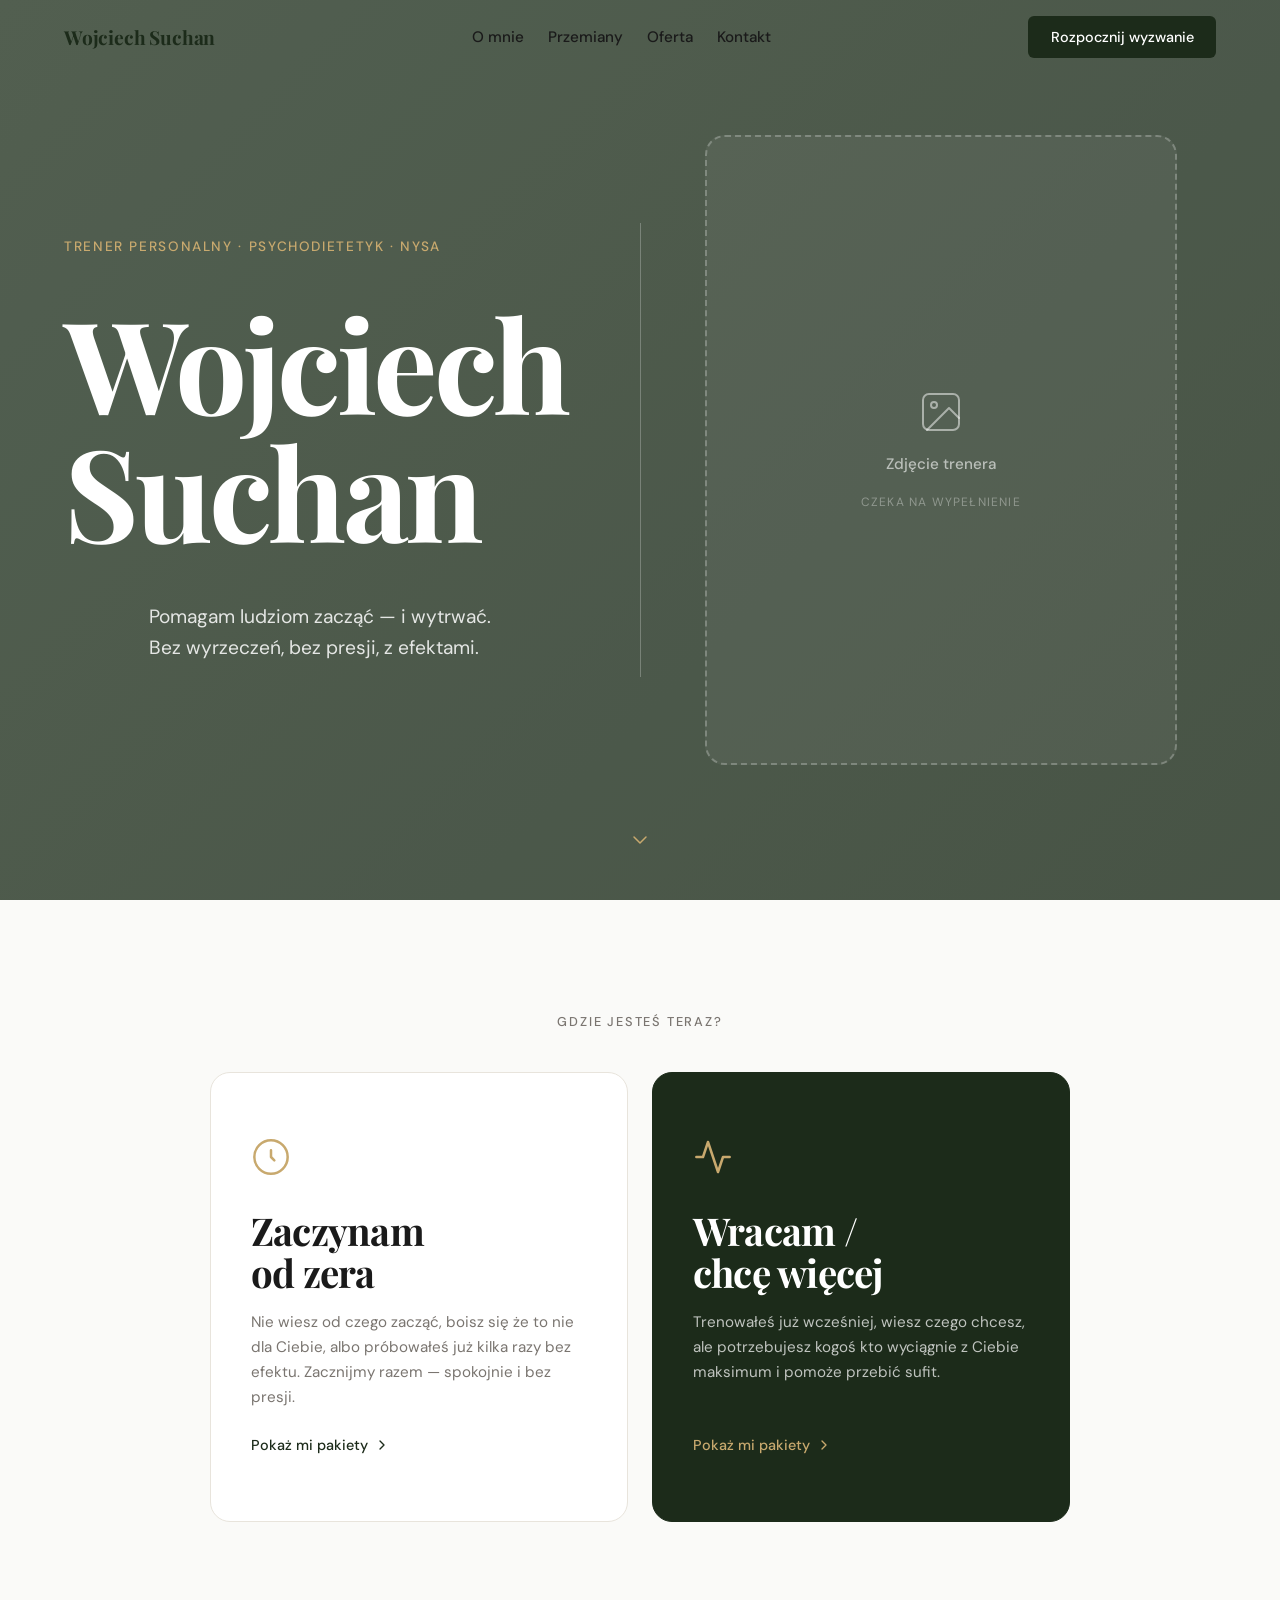
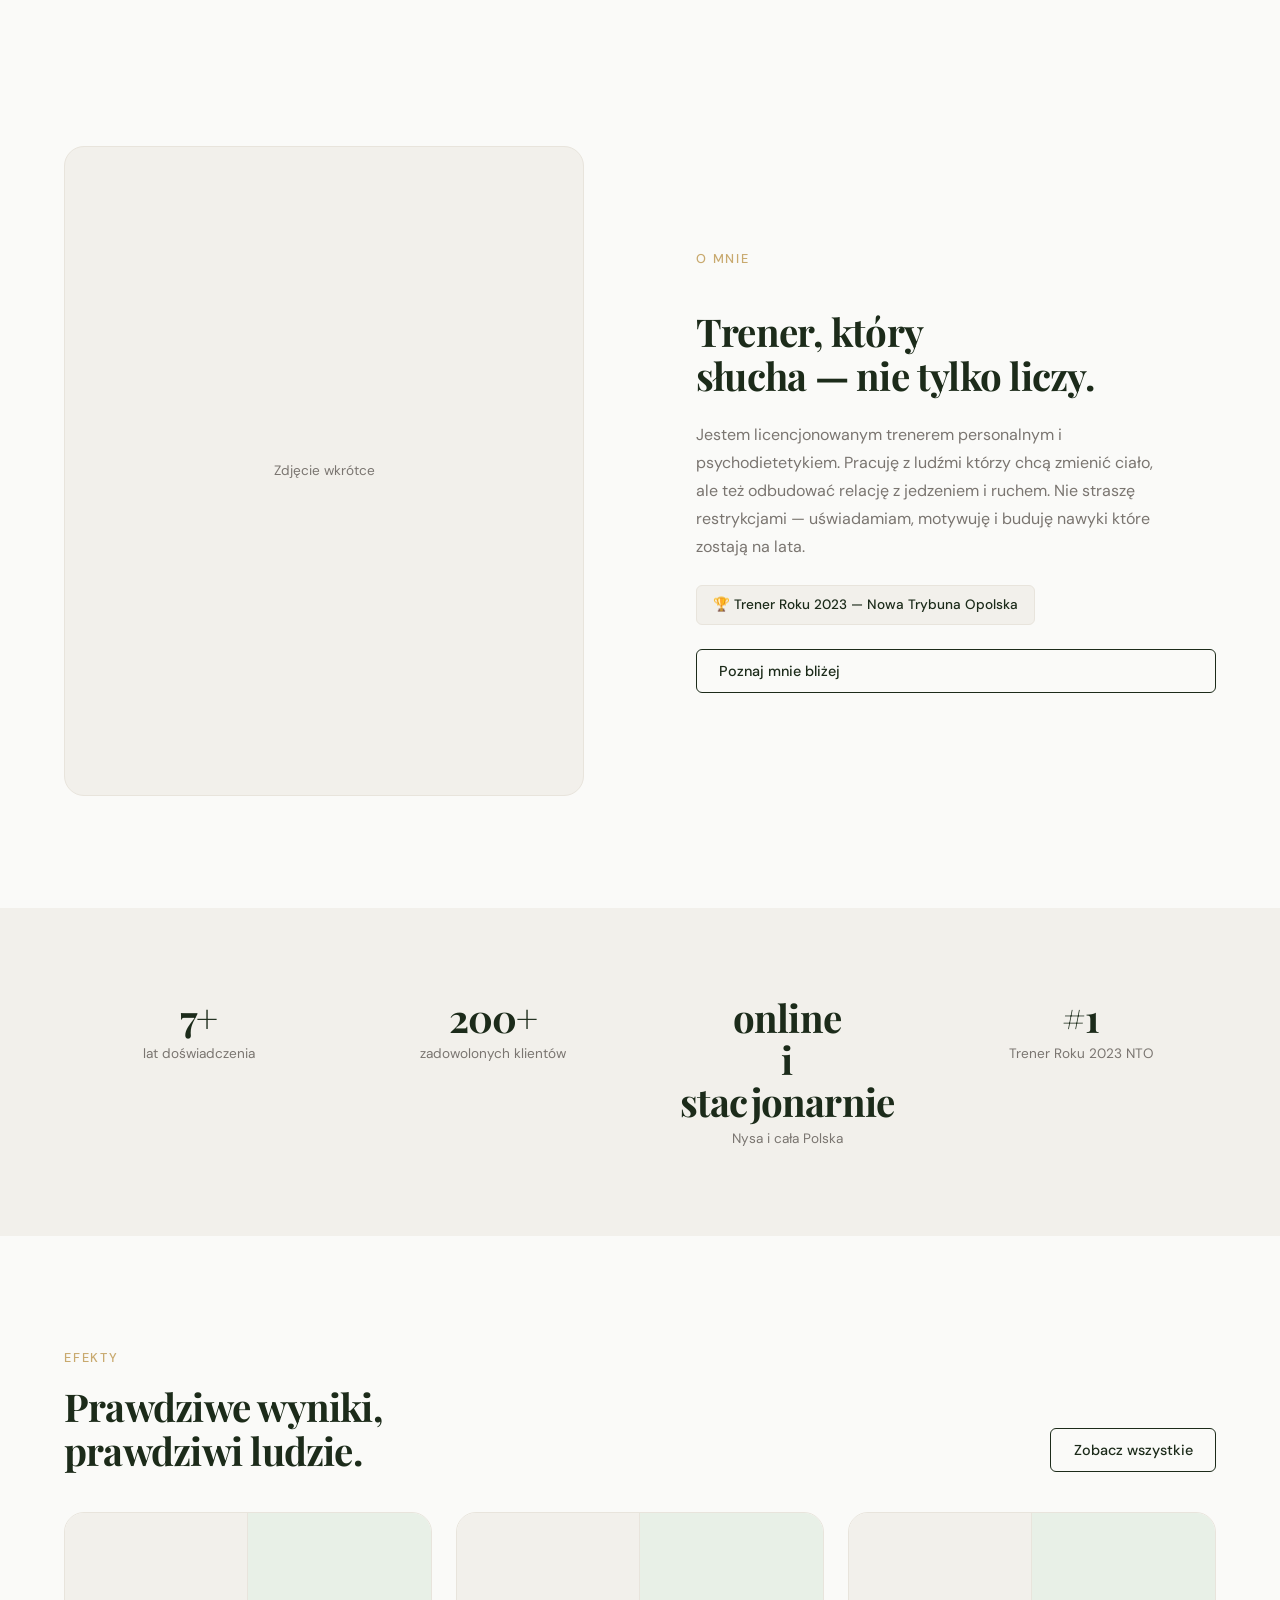
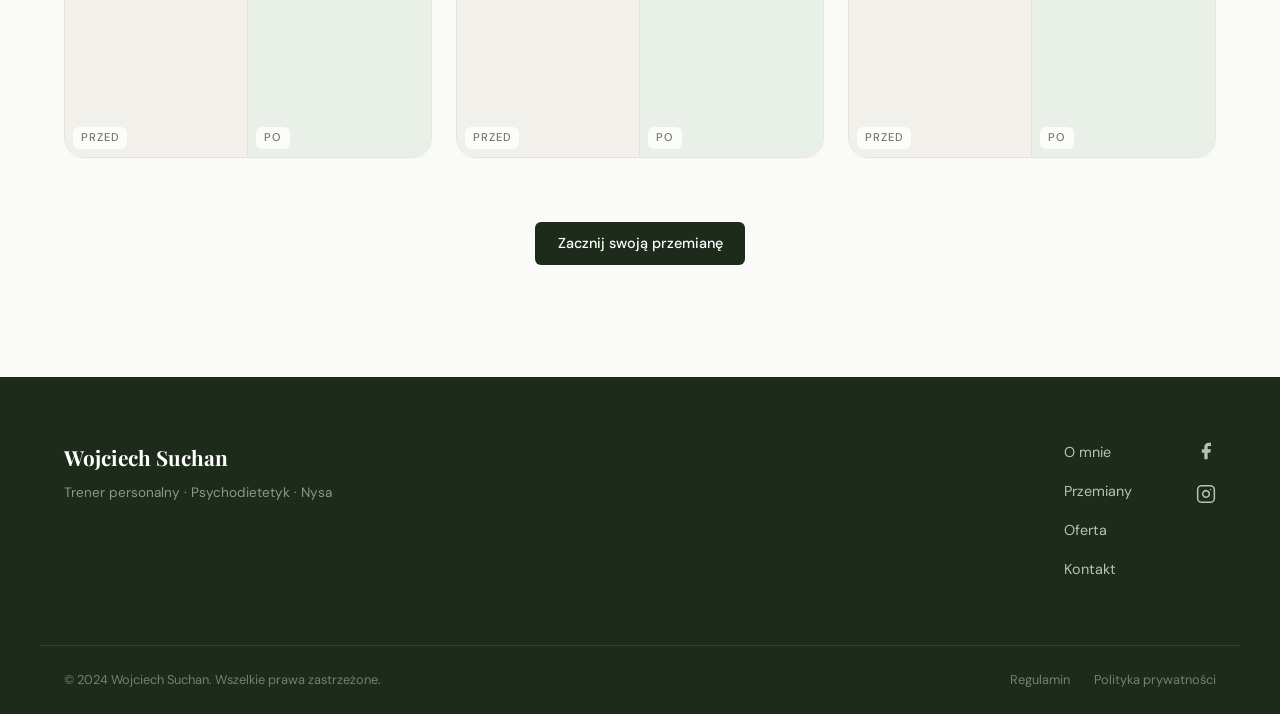
==== index.html @ 8b6b5cc2 "Initial commit — strona Wojciecha Suchana Kompletna statyczna strona wizytówkowa: 5 stron HTML (inde" ====
<!DOCTYPE html>
<html lang="pl">
<head>
  <meta charset="UTF-8">
  <meta name="viewport" content="width=device-width, initial-scale=1.0">
  <title>Wojciech Suchan — Trener Personalny &amp; Psychodietetyk | Nysa</title>
  <link rel="stylesheet" href="css/style.css">
  <link rel="stylesheet" href="css/components.css">
</head>
<body>

  <header class="nav" id="nav">
    <div class="container nav__inner">

      <a href="index.html" class="nav__logo">Wojciech Suchan</a>

      <nav class="nav__links" id="navLinks" aria-label="Nawigacja główna">
        <a href="o-mnie.html" class="nav__link">O mnie</a>
        <a href="przemiany.html" class="nav__link">Przemiany</a>
        <a href="oferta.html" class="nav__link">Oferta</a>
        <a href="kontakt.html" class="nav__link">Kontakt</a>
      </nav>

      <a href="oferta.html" class="btn btn--primary nav__cta">Rozpocznij wyzwanie</a>

      <button class="nav__hamburger" id="hamburger" aria-label="Otwórz menu" aria-expanded="false">
        <span></span>
        <span></span>
        <span></span>
      </button>

    </div>
  </header>

  <main id="main" style="padding-top: 0;">

    <section class="hero" id="hero">

      <!-- Placeholder wideo w tle -->
      <div class="hero__video-wrap">
        <div class="hero__video-placeholder" aria-hidden="true"></div>
        <!-- Gdy będzie gotowe wideo, zastąp div powyżej tym:
        <video class="hero__video" autoplay muted loop playsinline>
          <source src="video/hero.mp4" type="video/mp4">
        </video>
        -->
      </div>

      <!-- Nakładka jasna -->
      <div class="hero__overlay" aria-hidden="true"></div>

      <!-- Treść -->
      <div class="container hero__content hero__content--split">
        <div class="hero__text">
          <p class="hero__eyebrow">Trener personalny · Psychodietetyk · Nysa</p>
          <h1 class="hero__title">Wojciech<br>Suchan</h1>
          <p class="hero__sub">Pomagam ludziom zacząć — i wytrwać.<br>Bez wyrzeczeń, bez presji, z efektami.</p>
        </div>
        <div class="hero__divider" aria-hidden="true"></div>
        <div class="hero__photo-holder" aria-label="Miejsce na zdjęcie trenera">
          <div class="hero__photo-holder-inner">
            <svg width="48" height="48" viewBox="0 0 24 24" fill="none" stroke="currentColor" stroke-width="1" stroke-linecap="round" stroke-linejoin="round" aria-hidden="true">
              <rect x="3" y="3" width="18" height="18" rx="3"></rect>
              <circle cx="8.5" cy="8.5" r="1.5"></circle>
              <polyline points="21 15 16 10 5 21"></polyline>
            </svg>
            <p class="hero__photo-holder-text">Zdjęcie trenera</p>
            <span class="hero__photo-holder-sub">Czeka na wypełnienie</span>
          </div>
        </div>
      </div>

      <!-- Strzałka scroll down -->
      <a href="#sciezka" class="hero__scroll" aria-label="Przewiń dalej">
        <svg width="24" height="24" viewBox="0 0 24 24" fill="none" stroke="currentColor" stroke-width="1.5" stroke-linecap="round" stroke-linejoin="round" aria-hidden="true">
          <polyline points="6 9 12 15 18 9"></polyline>
        </svg>
      </a>

    </section>

    <section class="paths" id="sciezka">
      <div class="container">

        <p class="paths__label">Gdzie jesteś teraz?</p>

        <div class="paths__grid">

          <a href="oferta.html#podstawowe" class="path-card">
            <div class="path-card__icon" aria-hidden="true">
              <svg width="40" height="40" viewBox="0 0 24 24" fill="none" stroke="currentColor" stroke-width="1.5" stroke-linecap="round" stroke-linejoin="round">
                <circle cx="12" cy="12" r="10"></circle>
                <polyline points="12 8 12 12 14 14"></polyline>
              </svg>
            </div>
            <h2 class="path-card__title">Zaczynam<br>od zera</h2>
            <p class="path-card__desc">Nie wiesz od czego zacząć, boisz się że to nie dla Ciebie, albo próbowałeś już kilka razy bez efektu. Zacznijmy razem — spokojnie i bez presji.</p>
            <span class="path-card__cta">
              Pokaż mi pakiety
              <svg width="16" height="16" viewBox="0 0 24 24" fill="none" stroke="currentColor" stroke-width="2" stroke-linecap="round" stroke-linejoin="round" aria-hidden="true">
                <polyline points="9 18 15 12 9 6"></polyline>
              </svg>
            </span>
          </a>

          <a href="oferta.html#zaawansowane" class="path-card path-card--accent">
            <div class="path-card__icon" aria-hidden="true">
              <svg width="40" height="40" viewBox="0 0 24 24" fill="none" stroke="currentColor" stroke-width="1.5" stroke-linecap="round" stroke-linejoin="round">
                <polyline points="22 12 18 12 15 21 9 3 6 12 2 12"></polyline>
              </svg>
            </div>
            <h2 class="path-card__title">Wracam /<br>chcę więcej</h2>
            <p class="path-card__desc">Trenowałeś już wcześniej, wiesz czego chcesz, ale potrzebujesz kogoś kto wyciągnie z Ciebie maksimum i pomoże przebić sufit.</p>
            <span class="path-card__cta">
              Pokaż mi pakiety
              <svg width="16" height="16" viewBox="0 0 24 24" fill="none" stroke="currentColor" stroke-width="2" stroke-linecap="round" stroke-linejoin="round" aria-hidden="true">
                <polyline points="9 18 15 12 9 6"></polyline>
              </svg>
            </span>
          </a>

        </div>
      </div>
    </section>

    <!-- Mini O mnie -->
    <section class="about-mini section">
      <div class="container about-mini__inner">

        <!-- Zdjęcie -->
        <div class="about-mini__photo-wrap">
          <div class="about-mini__photo-placeholder" aria-label="Zdjęcie Wojciecha Suchana"></div>
          <!-- Gdy będzie zdjęcie, zastąp div powyżej:
          <img src="img/wojtek.jpg" alt="Wojciech Suchan — trener personalny i psychodietetyk" class="about-mini__photo" loading="lazy">
          -->
        </div>

        <!-- Treść -->
        <div class="about-mini__content">
          <p class="section-label">O mnie</p>
          <h2 class="about-mini__title">Trener, który<br>słucha — nie tylko liczy.</h2>
          <p class="about-mini__text">
            Jestem licencjonowanym trenerem personalnym i psychodietetykiem. Pracuję z ludźmi którzy chcą zmienić ciało, ale też odbudować relację z jedzeniem i ruchem. Nie straszę restrykcjami — uświadamiam, motywuję i buduję nawyki które zostają na lata.
          </p>
          <div class="about-mini__badge">🏆 Trener Roku 2023 — Nowa Trybuna Opolska</div>
          <a href="o-mnie.html" class="btn btn--outline">Poznaj mnie bliżej</a>
        </div>

      </div>
    </section>

    <!-- Pasek liczb -->
    <section class="stats section--surface">
      <div class="container stats__grid">

        <div class="stat">
          <span class="stat__number">7+</span>
          <span class="stat__label">lat doświadczenia</span>
        </div>

        <div class="stat">
          <span class="stat__number">200+</span>
          <span class="stat__label">zadowolonych klientów</span>
        </div>

        <div class="stat">
          <span class="stat__number">online<br>i stacjonarnie</span>
          <span class="stat__label">Nysa i cała Polska</span>
        </div>

        <div class="stat">
          <span class="stat__number">#1</span>
          <span class="stat__label">Trener Roku 2023 NTO</span>
        </div>

      </div>
    </section>

    <!-- Mini Przemiany -->
    <section class="transforms-mini section">
      <div class="container">

        <div class="transforms-mini__header">
          <div>
            <p class="section-label">Efekty</p>
            <h2 class="transforms-mini__title">Prawdziwe wyniki,<br>prawdziwi ludzie.</h2>
          </div>
          <a href="przemiany.html" class="btn btn--outline">Zobacz wszystkie</a>
        </div>

        <div class="transforms-mini__grid">

          <div class="transform-card">
            <div class="transform-card__images">
              <div class="transform-card__img-placeholder transform-card__img-placeholder--before">
                <span>Przed</span>
              </div>
              <div class="transform-card__img-placeholder transform-card__img-placeholder--after">
                <span>Po</span>
              </div>
            </div>
          </div>

          <div class="transform-card">
            <div class="transform-card__images">
              <div class="transform-card__img-placeholder transform-card__img-placeholder--before">
                <span>Przed</span>
              </div>
              <div class="transform-card__img-placeholder transform-card__img-placeholder--after">
                <span>Po</span>
              </div>
            </div>
          </div>

          <div class="transform-card">
            <div class="transform-card__images">
              <div class="transform-card__img-placeholder transform-card__img-placeholder--before">
                <span>Przed</span>
              </div>
              <div class="transform-card__img-placeholder transform-card__img-placeholder--after">
                <span>Po</span>
              </div>
            </div>
          </div>

        </div>

        <div class="transforms-mini__cta">
          <a href="oferta.html" class="btn btn--primary">Zacznij swoją przemianę</a>
        </div>

      </div>
    </section>

  </main>

  <footer class="footer">
    <div class="container footer__inner">

      <div class="footer__brand">
        <a href="index.html" class="footer__logo">Wojciech Suchan</a>
        <p class="footer__tagline">Trener personalny · Psychodietetyk · Nysa</p>
      </div>

      <nav class="footer__nav" aria-label="Nawigacja stopki">
        <a href="o-mnie.html" class="footer__link">O mnie</a>
        <a href="przemiany.html" class="footer__link">Przemiany</a>
        <a href="oferta.html" class="footer__link">Oferta</a>
        <a href="kontakt.html" class="footer__link">Kontakt</a>
      </nav>

      <div class="footer__social">
        <a href="#" class="footer__social-link" aria-label="Facebook">
          <svg width="20" height="20" viewBox="0 0 24 24" fill="currentColor" aria-hidden="true">
            <path d="M18 2h-3a5 5 0 0 0-5 5v3H7v4h3v8h4v-8h3l1-4h-4V7a1 1 0 0 1 1-1h3z"></path>
          </svg>
        </a>
        <a href="#" class="footer__social-link" aria-label="Instagram">
          <svg width="20" height="20" viewBox="0 0 24 24" fill="none" stroke="currentColor" stroke-width="1.8" stroke-linecap="round" stroke-linejoin="round" aria-hidden="true">
            <rect x="2" y="2" width="20" height="20" rx="5" ry="5"></rect>
            <path d="M16 11.37A4 4 0 1 1 12.63 8 4 4 0 0 1 16 11.37z"></path>
            <line x1="17.5" y1="6.5" x2="17.51" y2="6.5"></line>
          </svg>
        </a>
      </div>

    </div>

    <div class="footer__bottom">
      <div class="container footer__bottom-inner">
        <p class="footer__copy">© 2024 Wojciech Suchan. Wszelkie prawa zastrzeżone.</p>
        <div class="footer__legal">
          <a href="#" class="footer__legal-link">Regulamin</a>
          <a href="#" class="footer__legal-link">Polityka prywatności</a>
        </div>
      </div>
    </div>
  </footer>

  <script src="js/main.js"></script>
</body>
</html>
---- css/style.css ----
@import url('https://fonts.googleapis.com/css2?family=Playfair+Display:wght@400;700&family=DM+Sans:wght@400;500&display=swap');

/* ─── Root tokens ─── */
:root {
  /* Kolory */
  --color-bg: #FAFAF8;
  --color-surface: #F2F0EB;
  --color-primary: #1C2B1A;
  --color-accent: #C8A96E;
  --color-text: #1A1A1A;
  --color-muted: #7A7570;
  --color-white: #FFFFFF;
  --color-border: #E8E4DC;

  /* Typografia */
  --font-display: 'Playfair Display', Georgia, serif;
  --font-body: 'DM Sans', system-ui, sans-serif;

  /* Skala odstępów */
  --space-xs: 0.5rem;
  --space-sm: 1rem;
  --space-md: 1.5rem;
  --space-lg: 2.5rem;
  --space-xl: 4rem;
  --space-2xl: 7rem;

  /* Zaokrąglenia */
  --radius-sm: 6px;
  --radius-md: 12px;
  --radius-lg: 20px;

  /* Przejścia */
  --transition-fast: 150ms ease;
  --transition-base: 300ms ease;
  --transition-slow: 500ms ease;

  /* Cienie */
  --shadow-sm: 0 1px 3px rgba(28,43,26,0.08);
  --shadow-md: 0 4px 16px rgba(28,43,26,0.10);
  --shadow-lg: 0 8px 32px rgba(28,43,26,0.12);
}

/* ─── Reset ─── */
*,
*::before,
*::after {
  box-sizing: border-box;
  margin: 0;
  padding: 0;
}

/* ─── Baza ─── */
body {
  font-family: var(--font-body);
  background-color: var(--color-bg);
  color: var(--color-text);
  line-height: 1.6;
  -webkit-font-smoothing: antialiased;
}

h1,
h2,
h3 {
  font-family: var(--font-display);
  line-height: 1.2;
}

img {
  display: block;
  max-width: 100%;
}

a {
  color: inherit;
  text-decoration: none;
}

/* ─── Layout ─── */
.container {
  max-width: 1200px;
  margin: 0 auto;
  padding: 0 var(--space-md);
}

.section {
  padding: var(--space-2xl) 0;
}

.section--surface {
  background-color: var(--color-surface);
}

/* ─── Scroll-reveal ─── */
.reveal {
  opacity: 0;
  transform: translateY(24px);
  transition: opacity var(--transition-slow), transform var(--transition-slow);
}

.reveal.revealed {
  opacity: 1;
  transform: translateY(0);
}
---- css/components.css ----
/* ─── Navigation ─── */

.nav {
  position: fixed;
  top: 0; left: 0; right: 0;
  z-index: 100;
  padding: var(--space-sm) 0;
  transition: background var(--transition-base), box-shadow var(--transition-base);
}

.nav--scrolled {
  background: var(--color-white);
  box-shadow: var(--shadow-sm);
}

.nav__inner {
  display: flex;
  align-items: center;
  justify-content: space-between;
  gap: var(--space-md);
}

.nav__logo {
  font-family: var(--font-display);
  font-size: 1.2rem;
  font-weight: 700;
  color: var(--color-primary);
  text-decoration: none;
  letter-spacing: -0.01em;
  white-space: nowrap;
}

.nav__links {
  display: flex;
  align-items: center;
  gap: var(--space-md);
}

.nav__link {
  font-family: var(--font-body);
  font-size: 0.95rem;
  font-weight: 500;
  color: var(--color-text);
  text-decoration: none;
  transition: color var(--transition-fast);
}

.nav__link:hover {
  color: var(--color-primary);
}

.nav__link--active {
  color: var(--color-primary);
  border-bottom: 2px solid var(--color-accent);
  padding-bottom: 2px;
}

/* ─── Buttons ─── */

.btn {
  display: inline-block;
  font-family: var(--font-body);
  font-size: 0.9rem;
  font-weight: 500;
  text-decoration: none;
  border-radius: var(--radius-sm);
  transition: all var(--transition-fast);
  cursor: pointer;
  border: none;
}

.btn--primary {
  background: var(--color-primary);
  color: var(--color-white);
  padding: 0.6rem 1.4rem;
}

.btn--primary:hover {
  background: var(--color-accent);
  color: var(--color-primary);
}

.btn--outline {
  background: transparent;
  color: var(--color-primary);
  padding: 0.6rem 1.4rem;
  border: 1.5px solid var(--color-primary);
}

.btn--outline:hover {
  background: var(--color-primary);
  color: var(--color-white);
}

.nav__hamburger {
  display: none;
  flex-direction: column;
  gap: 5px;
  background: none;
  border: none;
  cursor: pointer;
  padding: 4px;
}

.nav__hamburger span {
  display: block;
  width: 24px;
  height: 2px;
  background: var(--color-primary);
  transition: all var(--transition-fast);
  border-radius: 2px;
}

.nav__hamburger.is-open span:nth-child(1) {
  transform: translateY(7px) rotate(45deg);
}
.nav__hamburger.is-open span:nth-child(2) {
  opacity: 0;
}
.nav__hamburger.is-open span:nth-child(3) {
  transform: translateY(-7px) rotate(-45deg);
}

@media (max-width: 768px) {
  .nav__links {
    position: fixed;
    top: 0; right: -100%;
    width: 75vw;
    max-width: 320px;
    height: 100vh;
    background: var(--color-white);
    flex-direction: column;
    justify-content: center;
    align-items: flex-start;
    padding: var(--space-xl) var(--space-lg);
    gap: var(--space-lg);
    box-shadow: var(--shadow-lg);
    transition: right var(--transition-base);
    z-index: 99;
  }

  .nav__links.is-open {
    right: 0;
  }

  .nav__link {
    font-size: 1.2rem;
  }

  .nav__cta {
    display: none;
  }

  .nav__hamburger {
    display: flex;
    z-index: 101;
  }
}

/* ─── Cards ─── */

/* ─── Footer ─── */

/* ─── Hero ─── */

.hero {
  position: relative;
  height: 100vh;
  min-height: 600px;
  display: flex;
  align-items: center;
  justify-content: center;
  overflow: hidden;
}

.hero__video-wrap {
  position: absolute;
  inset: 0;
  z-index: 0;
}

.hero__video-placeholder {
  width: 100%;
  height: 100%;
  background: linear-gradient(135deg, #2d3d2b, #1C2B1A, #3a4d32, #C8A96E);
  background-size: 400% 400%;
  animation: heroGradient 8s ease infinite;
}

@keyframes heroGradient {
  0%   { background-position: 0% 50%; }
  50%  { background-position: 100% 50%; }
  100% { background-position: 0% 50%; }
}

.hero__video {
  width: 100%;
  height: 100%;
  object-fit: cover;
  object-position: center top;
}

.hero__overlay {
  position: absolute;
  inset: 0;
  z-index: 1;
  background: rgba(250, 250, 248, 0.18);
}

.hero__content {
  position: relative;
  z-index: 2;
  width: 100%;
  color: var(--color-white);
}

.hero__content--split {
  display: grid;
  grid-template-columns: 1fr 1px 1fr;
  gap: 0;
  align-items: center;
  min-height: 60vh;
}

.hero__divider {
  width: 1px;
  height: 60%;
  background: rgba(255,255,255,0.25);
  justify-self: center;
  align-self: center;
}

.hero__text {
  display: flex;
  flex-direction: column;
  gap: var(--space-md);
  padding: var(--space-xl) var(--space-xl) var(--space-xl) 0;
  text-align: left;
}

.hero__eyebrow {
  text-align: left;
}

.hero__title {
  text-align: left;
}

.hero__sub {
  text-align: left;
  margin: 0;
  max-width: 420px;
}

.hero__photo-holder {
  aspect-ratio: 3 / 4;
  max-height: 70vh;
  border: 2px dashed rgba(255,255,255,0.25);
  border-radius: var(--radius-lg);
  display: flex;
  align-items: center;
  justify-content: center;
  background: rgba(255,255,255,0.05);
  margin: var(--space-xl) 0 var(--space-xl) var(--space-xl);
  transition: border-color var(--transition-base);
}

.hero__photo-holder:hover {
  border-color: var(--color-accent);
}

.hero__photo-holder-inner {
  display: flex;
  flex-direction: column;
  align-items: center;
  gap: var(--space-sm);
  color: rgba(255,255,255,0.5);
  text-align: center;
  padding: var(--space-md);
}

.hero__photo-holder-text {
  font-family: var(--font-body);
  font-size: 0.95rem;
  font-weight: 500;
  color: rgba(255,255,255,0.6);
}

.hero__photo-holder-sub {
  font-family: var(--font-body);
  font-size: 0.75rem;
  letter-spacing: 0.1em;
  text-transform: uppercase;
  color: rgba(255,255,255,0.35);
}

@media (max-width: 768px) {
  .hero__content--split {
    grid-template-columns: 1fr;
  }

  .hero__divider {
    display: none;
  }

  .hero__text {
    padding: var(--space-lg) 0 0 0;
    text-align: center;
    align-items: center;
  }

  .hero__eyebrow,
  .hero__title,
  .hero__sub {
    text-align: center;
  }

  .hero__photo-holder {
    aspect-ratio: 4 / 3;
    margin: var(--space-md) 0 0 0;
  }
}

.hero__eyebrow {
  font-family: var(--font-body);
  font-size: 0.85rem;
  font-weight: 500;
  letter-spacing: 0.12em;
  text-transform: uppercase;
  color: var(--color-accent);
  margin-bottom: var(--space-sm);
  opacity: 0;
  animation: fadeUp 0.8s ease 0.3s forwards;
}

.hero__title {
  font-family: var(--font-display);
  font-size: clamp(3.5rem, 10vw, 8rem);
  font-weight: 700;
  line-height: 1.0;
  letter-spacing: -0.03em;
  color: var(--color-white);
  margin-bottom: var(--space-md);
  opacity: 0;
  animation: fadeUp 0.8s ease 0.5s forwards;
}

.hero__sub {
  font-family: var(--font-body);
  font-size: clamp(1rem, 2vw, 1.2rem);
  font-weight: 400;
  line-height: 1.6;
  color: rgba(255,255,255,0.85);
  max-width: 480px;
  margin: 0 auto;
  opacity: 0;
  animation: fadeUp 0.8s ease 0.7s forwards;
}

.hero__scroll {
  position: absolute;
  bottom: var(--space-lg);
  left: 50%;
  transform: translateX(-50%);
  z-index: 2;
  color: var(--color-accent);
  opacity: 0;
  animation: fadeIn 0.8s ease 1.2s forwards, bounce 2s ease 2s infinite;
}

@keyframes fadeUp {
  from {
    opacity: 0;
    transform: translateY(24px);
  }
  to {
    opacity: 1;
    transform: translateY(0);
  }
}

@keyframes fadeIn {
  from { opacity: 0; }
  to   { opacity: 1; }
}

@keyframes bounce {
  0%, 100% { transform: translateX(-50%) translateY(0); }
  50%       { transform: translateX(-50%) translateY(8px); }
}

@media (max-width: 768px) {
  .hero__title {
    font-size: clamp(3rem, 15vw, 5rem);
  }
  .hero__sub {
    font-size: 1rem;
    padding: 0 var(--space-sm);
  }
}

/* ─── Paths ─── */

.paths {
  padding: var(--space-2xl) 0;
  background: var(--color-bg);
}

.paths__label {
  font-family: var(--font-body);
  font-size: 0.8rem;
  font-weight: 500;
  letter-spacing: 0.14em;
  text-transform: uppercase;
  color: var(--color-muted);
  text-align: center;
  margin-bottom: var(--space-lg);
}

.paths__grid {
  display: grid;
  grid-template-columns: 1fr 1fr;
  gap: var(--space-md);
  max-width: 860px;
  margin: 0 auto;
}

.path-card {
  display: flex;
  flex-direction: column;
  gap: var(--space-sm);
  padding: var(--space-xl) var(--space-lg);
  background: var(--color-white);
  border: 1.5px solid var(--color-border);
  border-radius: var(--radius-lg);
  text-decoration: none;
  color: var(--color-text);
  transition: transform var(--transition-base), box-shadow var(--transition-base), border-color var(--transition-base);
  cursor: pointer;
}

.path-card:hover {
  transform: translateY(-4px);
  box-shadow: var(--shadow-lg);
  border-color: var(--color-accent);
}

.path-card--accent {
  background: var(--color-primary);
  border-color: var(--color-primary);
  color: var(--color-white);
}

.path-card--accent:hover {
  background: var(--color-primary);
  border-color: var(--color-accent);
  box-shadow: var(--shadow-lg);
}

.path-card__icon {
  color: var(--color-accent);
  margin-bottom: var(--space-xs);
}

.path-card--accent .path-card__icon {
  color: var(--color-accent);
}

.path-card__title {
  font-family: var(--font-display);
  font-size: clamp(1.8rem, 3vw, 2.4rem);
  font-weight: 700;
  line-height: 1.1;
  letter-spacing: -0.02em;
  color: inherit;
}

.path-card__desc {
  font-family: var(--font-body);
  font-size: 0.95rem;
  line-height: 1.65;
  color: var(--color-muted);
  flex: 1;
}

.path-card--accent .path-card__desc {
  color: rgba(255,255,255,0.72);
}

.path-card__cta {
  display: inline-flex;
  align-items: center;
  gap: 6px;
  font-family: var(--font-body);
  font-size: 0.9rem;
  font-weight: 500;
  color: var(--color-primary);
  margin-top: var(--space-xs);
  transition: gap var(--transition-fast);
}

.path-card--accent .path-card__cta {
  color: var(--color-accent);
}

.path-card:hover .path-card__cta {
  gap: 10px;
}

@media (max-width: 768px) {
  .paths__grid {
    grid-template-columns: 1fr;
  }

  .path-card {
    padding: var(--space-lg) var(--space-md);
  }
}

/* ─── Section label (globalna klasa) ─── */

.section-label {
  font-family: var(--font-body);
  font-size: 0.8rem;
  font-weight: 500;
  letter-spacing: 0.14em;
  text-transform: uppercase;
  color: var(--color-accent);
  margin-bottom: var(--space-sm);
  display: block;
}

/* ─── About Mini ─── */

.about-mini__inner {
  display: grid;
  grid-template-columns: 1fr 1fr;
  gap: var(--space-2xl);
  align-items: center;
}

.about-mini__photo-wrap {
  position: relative;
}

.about-mini__photo-placeholder {
  width: 100%;
  aspect-ratio: 4 / 5;
  background: var(--color-surface);
  border-radius: var(--radius-lg);
  border: 1.5px solid var(--color-border);
  position: relative;
  overflow: hidden;
}

.about-mini__photo-placeholder::after {
  content: 'Zdjęcie wkrótce';
  position: absolute;
  inset: 0;
  display: flex;
  align-items: center;
  justify-content: center;
  font-family: var(--font-body);
  font-size: 0.85rem;
  color: var(--color-muted);
}

.about-mini__photo {
  width: 100%;
  aspect-ratio: 4 / 5;
  object-fit: cover;
  border-radius: var(--radius-lg);
  display: block;
}

.about-mini__content {
  display: flex;
  flex-direction: column;
  gap: var(--space-md);
}

.about-mini__title {
  font-family: var(--font-display);
  font-size: clamp(1.8rem, 3vw, 2.6rem);
  font-weight: 700;
  line-height: 1.15;
  letter-spacing: -0.02em;
  color: var(--color-primary);
}

.about-mini__text {
  font-family: var(--font-body);
  font-size: 1rem;
  line-height: 1.75;
  color: var(--color-muted);
  max-width: 480px;
}

.about-mini__badge {
  display: inline-block;
  font-family: var(--font-body);
  font-size: 0.85rem;
  font-weight: 500;
  color: var(--color-primary);
  background: var(--color-surface);
  border: 1.5px solid var(--color-border);
  border-radius: var(--radius-sm);
  padding: 0.5rem 1rem;
  width: fit-content;
}

/* ─── Stats ─── */

.stats {
  padding: var(--space-xl) 0;
}

.stats__grid {
  display: grid;
  grid-template-columns: repeat(4, 1fr);
  gap: var(--space-md);
  text-align: center;
}

.stat {
  display: flex;
  flex-direction: column;
  gap: 6px;
  padding: var(--space-md);
}

.stat__number {
  font-family: var(--font-display);
  font-size: clamp(1.8rem, 3vw, 2.8rem);
  font-weight: 700;
  line-height: 1.1;
  color: var(--color-primary);
  letter-spacing: -0.02em;
}

.stat__label {
  font-family: var(--font-body);
  font-size: 0.85rem;
  color: var(--color-muted);
  line-height: 1.4;
}

@media (max-width: 768px) {
  .about-mini__inner {
    grid-template-columns: 1fr;
    gap: var(--space-lg);
  }

  .about-mini__photo-placeholder,
  .about-mini__photo {
    aspect-ratio: 3 / 2;
  }

  .stats__grid {
    grid-template-columns: repeat(2, 1fr);
    gap: var(--space-sm);
  }
}

/* ─── Transforms Mini ─── */

.transforms-mini__header {
  display: flex;
  align-items: flex-end;
  justify-content: space-between;
  gap: var(--space-md);
  margin-bottom: var(--space-lg);
}

.transforms-mini__title {
  font-family: var(--font-display);
  font-size: clamp(1.8rem, 3vw, 2.6rem);
  font-weight: 700;
  line-height: 1.15;
  letter-spacing: -0.02em;
  color: var(--color-primary);
}

.transforms-mini__grid {
  display: grid;
  grid-template-columns: repeat(3, 1fr);
  gap: var(--space-md);
}

.transform-card {
  border-radius: var(--radius-lg);
  overflow: hidden;
  border: 1.5px solid var(--color-border);
}

.transform-card__images {
  display: grid;
  grid-template-columns: 1fr 1fr;
}

.transform-card__img-placeholder {
  aspect-ratio: 3 / 4;
  display: flex;
  align-items: flex-end;
  padding: var(--space-xs);
  position: relative;
}

.transform-card__img-placeholder--before {
  background: var(--color-surface);
  border-right: 1px solid var(--color-border);
}

.transform-card__img-placeholder--after {
  background: #e8f0e7;
}

.transform-card__img-placeholder span {
  font-family: var(--font-body);
  font-size: 0.7rem;
  font-weight: 500;
  letter-spacing: 0.08em;
  text-transform: uppercase;
  color: var(--color-muted);
  background: rgba(255,255,255,0.8);
  padding: 2px 8px;
  border-radius: var(--radius-sm);
}

.transforms-mini__cta {
  text-align: center;
  margin-top: var(--space-xl);
}

/* ─── Footer ─── */

.footer {
  background: var(--color-primary);
  color: var(--color-white);
  padding-top: var(--space-xl);
}

.footer__inner {
  display: grid;
  grid-template-columns: 1fr auto auto;
  gap: var(--space-xl);
  align-items: start;
  padding-bottom: var(--space-xl);
  border-bottom: 1px solid rgba(255,255,255,0.1);
}

.footer__logo {
  font-family: var(--font-display);
  font-size: 1.3rem;
  font-weight: 700;
  color: var(--color-white);
  text-decoration: none;
  display: block;
  margin-bottom: var(--space-xs);
}

.footer__tagline {
  font-family: var(--font-body);
  font-size: 0.85rem;
  color: rgba(255,255,255,0.5);
}

.footer__nav {
  display: flex;
  flex-direction: column;
  gap: var(--space-sm);
}

.footer__link {
  font-family: var(--font-body);
  font-size: 0.9rem;
  color: rgba(255,255,255,0.7);
  text-decoration: none;
  transition: color var(--transition-fast);
}

.footer__link:hover {
  color: var(--color-accent);
}

.footer__social {
  display: flex;
  flex-direction: column;
  gap: var(--space-sm);
}

.footer__social-link {
  color: rgba(255,255,255,0.7);
  transition: color var(--transition-fast);
}

.footer__social-link:hover {
  color: var(--color-accent);
}

.footer__bottom {
  padding: var(--space-md) 0;
}

.footer__bottom-inner {
  display: flex;
  align-items: center;
  justify-content: space-between;
  gap: var(--space-md);
}

.footer__copy {
  font-family: var(--font-body);
  font-size: 0.8rem;
  color: rgba(255,255,255,0.4);
}

.footer__legal {
  display: flex;
  gap: var(--space-md);
}

.footer__legal-link {
  font-family: var(--font-body);
  font-size: 0.8rem;
  color: rgba(255,255,255,0.4);
  text-decoration: none;
  transition: color var(--transition-fast);
}

.footer__legal-link:hover {
  color: rgba(255,255,255,0.8);
}

@media (max-width: 768px) {
  .transforms-mini__header {
    flex-direction: column;
    align-items: flex-start;
  }

  .transforms-mini__grid {
    grid-template-columns: 1fr;
  }

  .footer__inner {
    grid-template-columns: 1fr;
    gap: var(--space-lg);
  }

  .footer__nav {
    flex-direction: row;
    flex-wrap: wrap;
    gap: var(--space-sm) var(--space-md);
  }

  .footer__social {
    flex-direction: row;
  }

  .footer__bottom-inner {
    flex-direction: column;
    align-items: flex-start;
    gap: var(--space-sm);
  }
}

/* ─── Page Hero (wspólny dla podstron) ─── */

.page-hero {
  padding-top: calc(var(--space-2xl) + 70px);
}

.page-hero__inner {
  display: grid;
  grid-template-columns: 1fr 1fr;
  gap: var(--space-2xl);
  align-items: center;
}

.page-hero__title {
  font-family: var(--font-display);
  font-size: clamp(2.5rem, 5vw, 4.5rem);
  font-weight: 700;
  line-height: 1.05;
  letter-spacing: -0.03em;
  color: var(--color-primary);
  margin-bottom: var(--space-md);
}

.page-hero__lead {
  font-family: var(--font-body);
  font-size: 1.1rem;
  line-height: 1.75;
  color: var(--color-muted);
  max-width: 440px;
}

.page-hero__photo-placeholder {
  width: 100%;
  aspect-ratio: 4 / 5;
  background: var(--color-surface);
  border-radius: var(--radius-lg);
  border: 1.5px solid var(--color-border);
  position: relative;
  overflow: hidden;
}

.page-hero__photo-placeholder::after {
  content: 'Zdjęcie wkrótce';
  position: absolute;
  inset: 0;
  display: flex;
  align-items: center;
  justify-content: center;
  font-family: var(--font-body);
  font-size: 0.85rem;
  color: var(--color-muted);
}

.page-hero__photo {
  width: 100%;
  aspect-ratio: 4 / 5;
  object-fit: cover;
  border-radius: var(--radius-lg);
  display: block;
}

/* ─── Story ─── */

.story__inner {
  display: grid;
  grid-template-columns: 280px 1fr;
  gap: var(--space-2xl);
  align-items: start;
}

.story__title {
  font-family: var(--font-display);
  font-size: clamp(1.6rem, 2.5vw, 2.2rem);
  font-weight: 700;
  line-height: 1.2;
  letter-spacing: -0.02em;
  color: var(--color-primary);
  margin-bottom: var(--space-lg);
}

.story__body {
  display: flex;
  flex-direction: column;
  gap: var(--space-md);
}

.story__body p {
  font-family: var(--font-body);
  font-size: 1rem;
  line-height: 1.8;
  color: var(--color-muted);
}

/* ─── Quals ─── */

.quals__title {
  font-family: var(--font-display);
  font-size: clamp(1.8rem, 3vw, 2.6rem);
  font-weight: 700;
  line-height: 1.15;
  letter-spacing: -0.02em;
  color: var(--color-primary);
  margin-bottom: var(--space-lg);
}

.quals__grid {
  display: flex;
  flex-wrap: wrap;
  gap: var(--space-sm);
}

.qual-tag {
  display: inline-flex;
  align-items: center;
  gap: 8px;
  font-family: var(--font-body);
  font-size: 0.9rem;
  font-weight: 500;
  color: var(--color-primary);
  background: var(--color-white);
  border: 1.5px solid var(--color-border);
  border-radius: var(--radius-sm);
  padding: 0.5rem 1rem;
  transition: border-color var(--transition-fast);
}

.qual-tag svg {
  color: var(--color-accent);
  flex-shrink: 0;
}

.qual-tag:hover {
  border-color: var(--color-accent);
}

.qual-tag--highlight {
  background: var(--color-primary);
  color: var(--color-white);
  border-color: var(--color-primary);
}

/* ─── Process ─── */

.process__title {
  font-family: var(--font-display);
  font-size: clamp(1.8rem, 3vw, 2.6rem);
  font-weight: 700;
  line-height: 1.15;
  letter-spacing: -0.02em;
  color: var(--color-primary);
  margin-bottom: var(--space-xl);
}

.process__steps {
  display: flex;
  flex-direction: column;
  gap: 0;
}

.process-step {
  display: grid;
  grid-template-columns: 100px 1fr;
  gap: var(--space-lg);
  align-items: start;
  padding: var(--space-lg) 0;
  border-bottom: 1px solid var(--color-border);
}

.process-step:last-child {
  border-bottom: none;
}

.process-step__number {
  font-family: var(--font-display);
  font-size: 3.5rem;
  font-weight: 700;
  color: var(--color-border);
  line-height: 1;
  letter-spacing: -0.04em;
  transition: color var(--transition-base);
}

.process-step:hover .process-step__number {
  color: var(--color-accent);
}

.process-step__title {
  font-family: var(--font-display);
  font-size: 1.4rem;
  font-weight: 700;
  color: var(--color-primary);
  margin-bottom: var(--space-xs);
}

.process-step__desc {
  font-family: var(--font-body);
  font-size: 0.95rem;
  line-height: 1.75;
  color: var(--color-muted);
}

/* ─── Page CTA (wspólny dla podstron) ─── */

.page-cta__inner {
  text-align: center;
  max-width: 560px;
  margin: 0 auto;
}

.page-cta__title {
  font-family: var(--font-display);
  font-size: clamp(2rem, 4vw, 3rem);
  font-weight: 700;
  line-height: 1.1;
  letter-spacing: -0.02em;
  color: var(--color-primary);
  margin-bottom: var(--space-sm);
}

.page-cta__text {
  font-family: var(--font-body);
  font-size: 1rem;
  color: var(--color-muted);
  margin-bottom: var(--space-lg);
  line-height: 1.7;
}

.page-cta__buttons {
  display: flex;
  gap: var(--space-sm);
  justify-content: center;
  flex-wrap: wrap;
}

@media (max-width: 768px) {
  .page-hero__inner {
    grid-template-columns: 1fr;
  }

  .page-hero__photo-placeholder,
  .page-hero__photo {
    aspect-ratio: 3 / 2;
    order: -1;
  }

  .story__inner {
    grid-template-columns: 1fr;
    gap: var(--space-lg);
  }

  .process-step {
    grid-template-columns: 60px 1fr;
    gap: var(--space-md);
  }

  .process-step__number {
    font-size: 2.5rem;
  }
}

/* ─── Transforms Full ─── */

.transforms__grid {
  display: grid;
  grid-template-columns: repeat(2, 1fr);
  gap: var(--space-md);
}

.transform-full-card {
  background: var(--color-white);
  border: 1.5px solid var(--color-border);
  border-radius: var(--radius-lg);
  overflow: hidden;
  transition: transform var(--transition-base), box-shadow var(--transition-base);
}

.transform-full-card:hover {
  transform: translateY(-4px);
  box-shadow: var(--shadow-md);
}

.transform-full-card__images {
  display: grid;
  grid-template-columns: 1fr 1fr;
}

.transform-full-card__img-wrap {
  position: relative;
}

.transform-full-card__placeholder {
  width: 100%;
  aspect-ratio: 3 / 4;
  background: var(--color-surface);
  border-right: 1px solid var(--color-border);
}

.transform-full-card__placeholder--after {
  background: #eaf0e8;
  border-right: none;
}

.transform-full-card__label {
  position: absolute;
  top: var(--space-xs);
  left: var(--space-xs);
  font-family: var(--font-body);
  font-size: 0.7rem;
  font-weight: 500;
  letter-spacing: 0.08em;
  text-transform: uppercase;
  color: var(--color-muted);
  background: rgba(255,255,255,0.88);
  padding: 3px 10px;
  border-radius: var(--radius-sm);
  backdrop-filter: blur(4px);
}

.transform-full-card__label--after {
  color: var(--color-primary);
  background: rgba(234,240,232,0.9);
}

@media (max-width: 768px) {
  .transforms__grid {
    grid-template-columns: 1fr;
  }
}

/* ─── Pricing ─── */

.pricing__title {
  font-family: var(--font-display);
  font-size: clamp(1.8rem, 3vw, 2.6rem);
  font-weight: 700;
  line-height: 1.15;
  letter-spacing: -0.02em;
  color: var(--color-primary);
  margin-bottom: var(--space-xl);
}

.pricing__grid {
  display: grid;
  grid-template-columns: repeat(2, 1fr);
  gap: var(--space-md);
  max-width: 860px;
}

.pricing__grid--single {
  grid-template-columns: 1fr;
  max-width: 480px;
}

.pricing__grid--3col {
  grid-template-columns: repeat(3, 1fr);
  max-width: 100%;
}

.pricing-card {
  background: var(--color-white);
  border: 1.5px solid var(--color-border);
  border-radius: var(--radius-lg);
  padding: var(--space-lg);
  display: flex;
  flex-direction: column;
  gap: var(--space-md);
  position: relative;
  transition: box-shadow var(--transition-base);
}

.pricing-card:hover {
  box-shadow: var(--shadow-md);
}

.pricing-card--featured {
  border-color: var(--color-primary);
  border-width: 2px;
}

.pricing-card--pro {
  border-color: var(--color-accent);
  border-width: 2px;
}

.pricing-card__badge {
  position: absolute;
  top: -14px;
  left: var(--space-lg);
  font-family: var(--font-body);
  font-size: 0.75rem;
  font-weight: 500;
  letter-spacing: 0.06em;
  text-transform: uppercase;
  color: var(--color-white);
  background: var(--color-primary);
  padding: 4px 14px;
  border-radius: var(--radius-sm);
}

.pricing-card__name {
  font-family: var(--font-display);
  font-size: 1.5rem;
  font-weight: 700;
  color: var(--color-primary);
  letter-spacing: -0.02em;
  line-height: 1.2;
  margin-bottom: var(--space-xs);
}

.pricing-card__desc {
  font-family: var(--font-body);
  font-size: 0.9rem;
  line-height: 1.65;
  color: var(--color-muted);
}

.pricing-card__price {
  display: flex;
  align-items: baseline;
  gap: 8px;
  padding: var(--space-sm) 0;
  border-top: 1px solid var(--color-border);
  border-bottom: 1px solid var(--color-border);
}

.pricing-card__amount {
  font-family: var(--font-display);
  font-size: 2.4rem;
  font-weight: 700;
  color: var(--color-primary);
  letter-spacing: -0.03em;
  line-height: 1;
}

.pricing-card__period {
  font-family: var(--font-body);
  font-size: 0.85rem;
  color: var(--color-muted);
}

.pricing-card__features {
  list-style: none;
  display: flex;
  flex-direction: column;
  gap: 10px;
  flex: 1;
}

.pricing-card__features li {
  font-family: var(--font-body);
  font-size: 0.9rem;
  color: var(--color-text);
  padding-left: 1.4rem;
  position: relative;
  line-height: 1.5;
}

.pricing-card__features li::before {
  content: '✓';
  position: absolute;
  left: 0;
  color: var(--color-accent);
  font-weight: 700;
}

.pricing-card__actions {
  display: flex;
  flex-direction: column;
  gap: var(--space-xs);
}

.pricing-card__btn {
  width: 100%;
  text-align: center;
  justify-content: center;
  display: flex;
  align-items: center;
  gap: 8px;
}

.btn--paypal {
  background: #FFC439;
  color: #003087;
  border: none;
  padding: 0.6rem 1.4rem;
  border-radius: var(--radius-sm);
  font-weight: 500;
  font-size: 0.9rem;
  transition: opacity var(--transition-fast);
  font-family: var(--font-body);
  cursor: pointer;
  text-decoration: none;
  display: inline-flex;
  align-items: center;
  justify-content: center;
  gap: 8px;
}

.btn--paypal:hover {
  opacity: 0.88;
}

.pricing-card__paypo {
  font-family: var(--font-body);
  font-size: 0.78rem;
  color: var(--color-muted);
  text-align: center;
  padding-top: var(--space-xs);
  border-top: 1px solid var(--color-border);
}

/* ─── FAQ ─── */

.faq__inner {
  display: grid;
  grid-template-columns: 280px 1fr;
  gap: var(--space-2xl);
  align-items: start;
}

.faq__title {
  font-family: var(--font-display);
  font-size: clamp(1.8rem, 3vw, 2.6rem);
  font-weight: 700;
  line-height: 1.15;
  letter-spacing: -0.02em;
  color: var(--color-primary);
  margin-top: var(--space-xs);
}

.faq__list {
  display: flex;
  flex-direction: column;
}

.faq-item {
  border-bottom: 1px solid var(--color-border);
}

.faq-item:first-child {
  border-top: 1px solid var(--color-border);
}

.faq-item__question {
  width: 100%;
  display: flex;
  align-items: center;
  justify-content: space-between;
  gap: var(--space-md);
  padding: var(--space-md) 0;
  background: none;
  border: none;
  cursor: pointer;
  font-family: var(--font-body);
  font-size: 1rem;
  font-weight: 500;
  color: var(--color-text);
  text-align: left;
  transition: color var(--transition-fast);
}

.faq-item__question:hover {
  color: var(--color-primary);
}

.faq-item__icon {
  flex-shrink: 0;
  color: var(--color-accent);
  transition: transform var(--transition-base);
}

.faq-item__question[aria-expanded="true"] .faq-item__icon {
  transform: rotate(180deg);
}

.faq-item__answer {
  max-height: 0;
  overflow: hidden;
  transition: max-height var(--transition-slow);
}

.faq-item__answer p {
  font-family: var(--font-body);
  font-size: 0.95rem;
  line-height: 1.75;
  color: var(--color-muted);
  padding-bottom: var(--space-md);
}

.faq-item__answer.is-open {
  max-height: 300px;
}

@media (max-width: 1024px) {
  .pricing__grid--3col {
    grid-template-columns: 1fr;
  }
}

@media (max-width: 768px) {
  .pricing__grid {
    grid-template-columns: 1fr;
  }

  .faq__inner {
    grid-template-columns: 1fr;
    gap: var(--space-lg);
  }
}

/* ─── Contact ─── */

.contact__inner {
  display: grid;
  grid-template-columns: 1fr 380px;
  gap: var(--space-2xl);
  align-items: start;
}

.contact-form {
  display: flex;
  flex-direction: column;
  gap: var(--space-md);
}

.contact-form__field {
  display: flex;
  flex-direction: column;
  gap: 6px;
  position: relative;
}

.contact-form__label {
  font-family: var(--font-body);
  font-size: 0.85rem;
  font-weight: 500;
  color: var(--color-text);
  letter-spacing: 0.02em;
}

.contact-form__input {
  font-family: var(--font-body);
  font-size: 1rem;
  color: var(--color-text);
  background: var(--color-white);
  border: 1.5px solid var(--color-border);
  border-radius: var(--radius-md);
  padding: 0.75rem 1rem;
  transition: border-color var(--transition-fast), box-shadow var(--transition-fast);
  outline: none;
  width: 100%;
}

.contact-form__input::placeholder {
  color: var(--color-muted);
  font-size: 0.9rem;
}

.contact-form__input:focus {
  border-color: var(--color-primary);
  box-shadow: 0 0 0 3px rgba(28,43,26,0.08);
}

.contact-form__input.is-error {
  border-color: #d04040;
}

.contact-form__textarea {
  resize: vertical;
  min-height: 140px;
  line-height: 1.6;
}

.contact-form__error {
  font-family: var(--font-body);
  font-size: 0.8rem;
  color: #d04040;
  display: none;
}

.contact-form__error.is-visible {
  display: block;
}

.contact-form__submit {
  width: 100%;
  padding: 0.9rem;
  font-size: 1rem;
}

.contact-form__note {
  font-family: var(--font-body);
  font-size: 0.8rem;
  color: var(--color-muted);
  text-align: center;
}

.contact-form__success {
  display: none;
  font-family: var(--font-body);
  font-size: 0.95rem;
  color: var(--color-primary);
  background: #eaf0e8;
  border: 1.5px solid var(--color-border);
  border-radius: var(--radius-md);
  padding: var(--space-sm) var(--space-md);
  text-align: center;
}

.contact-form__success.is-visible {
  display: block;
}

/* ─── Contact Info ─── */

.contact__info {
  display: flex;
  flex-direction: column;
  gap: var(--space-lg);
  padding-top: var(--space-xs);
}

.contact-info-block {
  display: flex;
  flex-direction: column;
  gap: var(--space-xs);
  padding-bottom: var(--space-lg);
  border-bottom: 1px solid var(--color-border);
}

.contact-info-block:last-child {
  border-bottom: none;
}

.contact-info-block__text {
  font-family: var(--font-body);
  font-size: 0.95rem;
  line-height: 1.7;
  color: var(--color-muted);
}

.contact-info-block__text strong {
  color: var(--color-primary);
  font-weight: 500;
}

.contact-info-block__links {
  display: flex;
  flex-direction: column;
  gap: var(--space-sm);
}

.contact-social-link {
  display: inline-flex;
  align-items: center;
  gap: 10px;
  font-family: var(--font-body);
  font-size: 0.95rem;
  font-weight: 500;
  color: var(--color-text);
  text-decoration: none;
  transition: color var(--transition-fast);
}

.contact-social-link:hover {
  color: var(--color-accent);
}

.contact-info-block--cta {
  gap: var(--space-sm);
}

@media (max-width: 768px) {
  .contact__inner {
    grid-template-columns: 1fr;
    gap: var(--space-lg);
  }
}
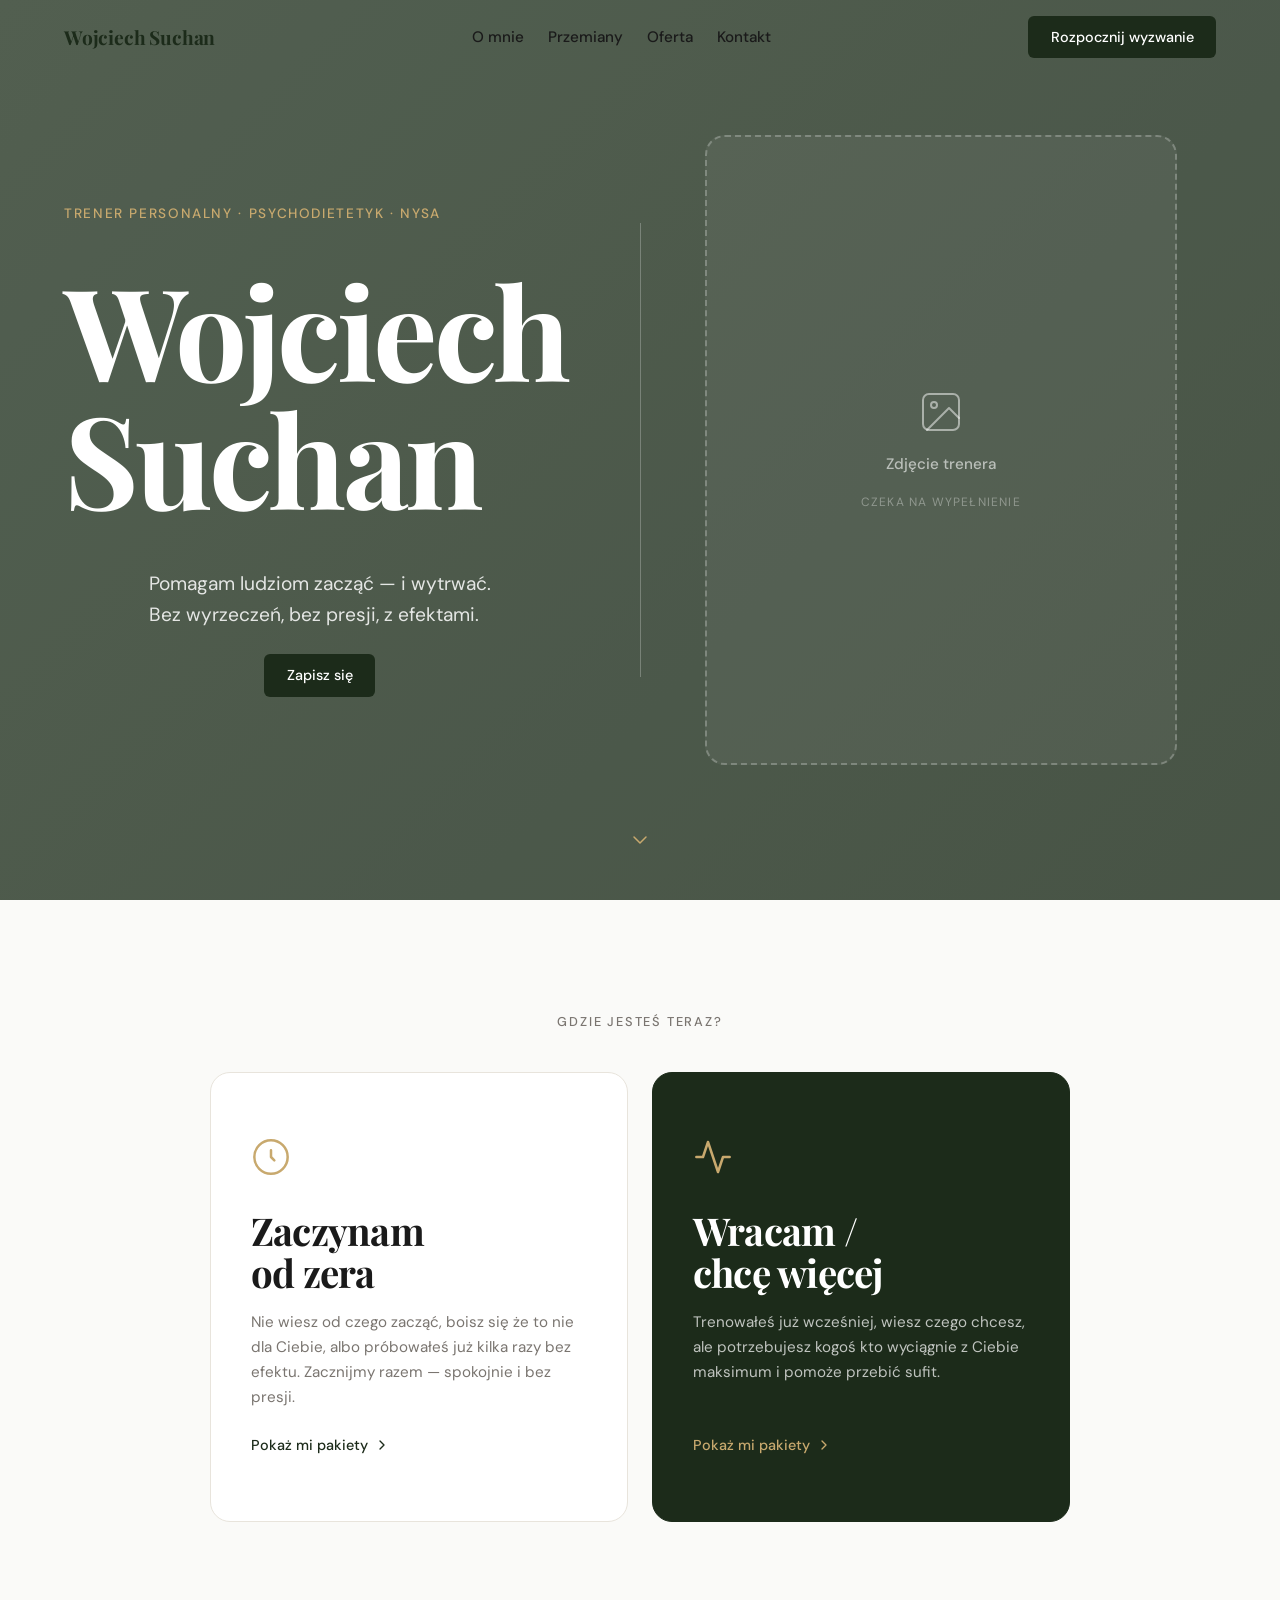
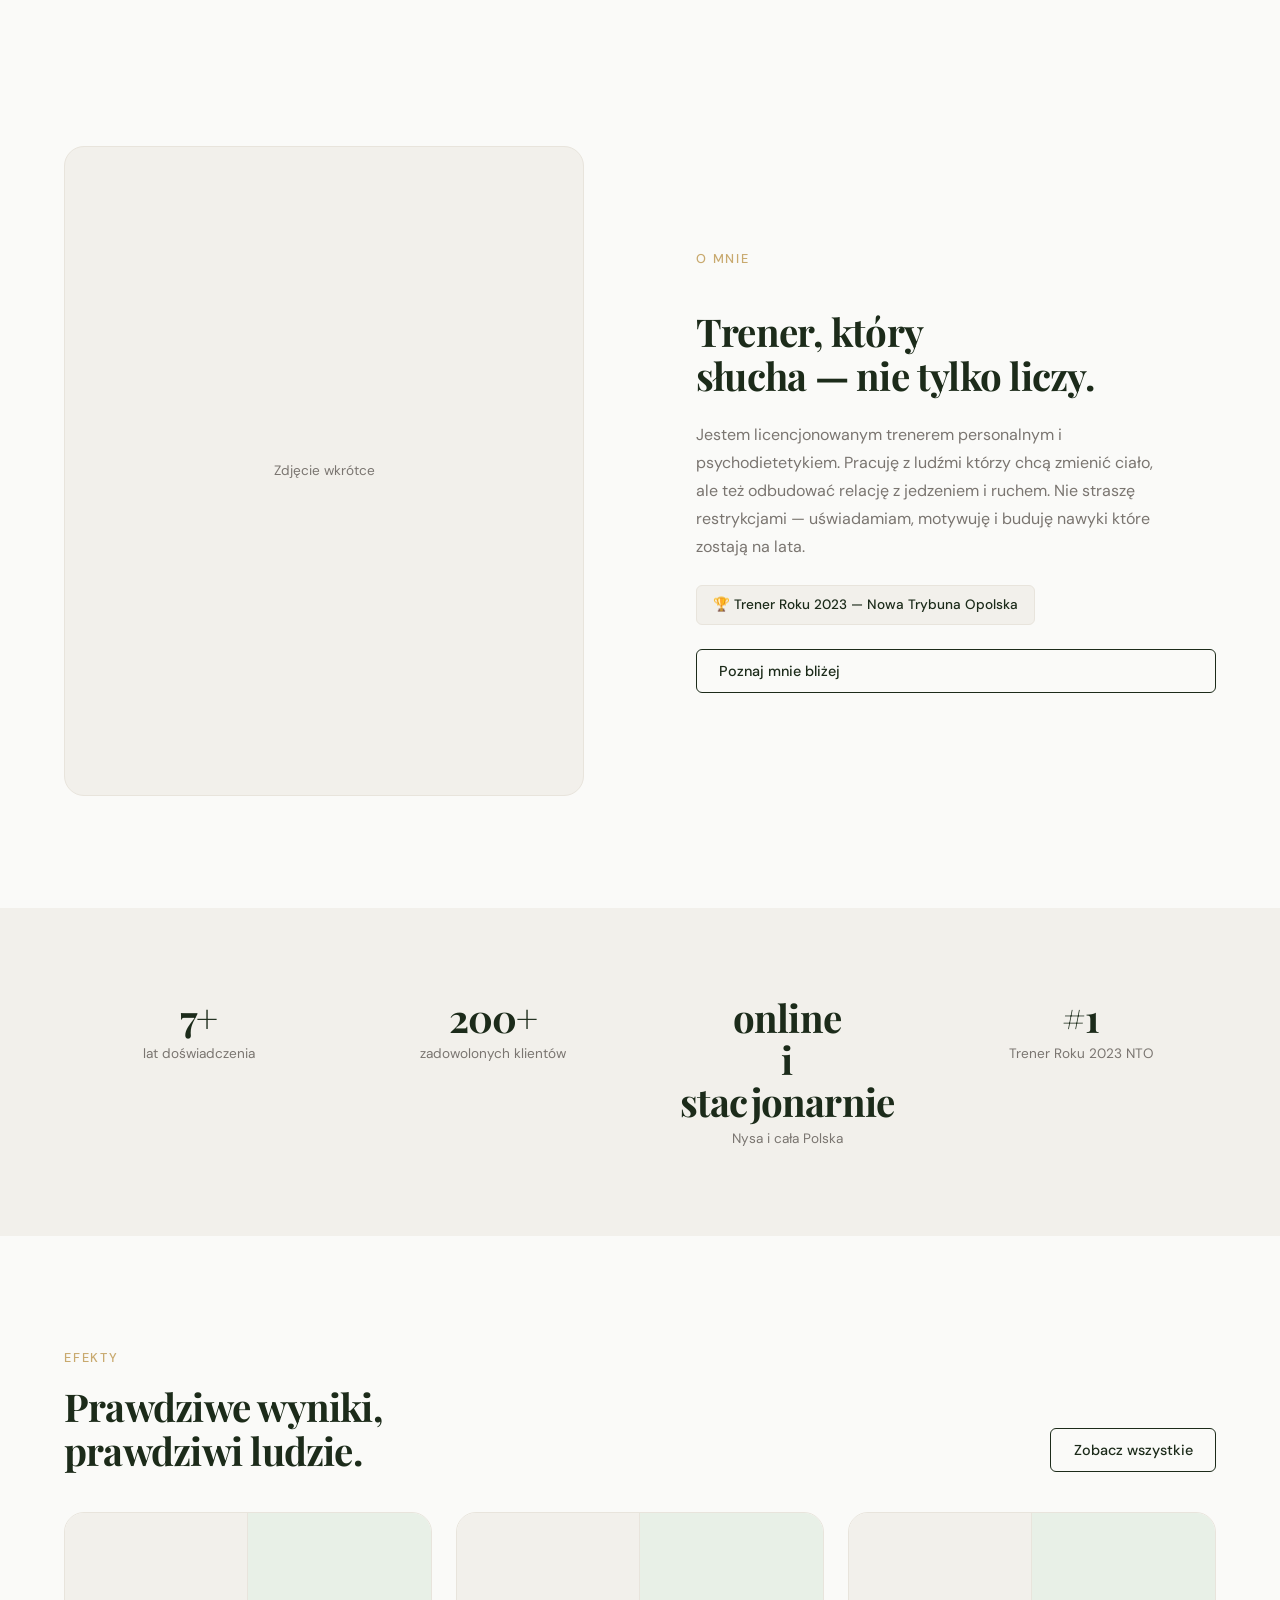
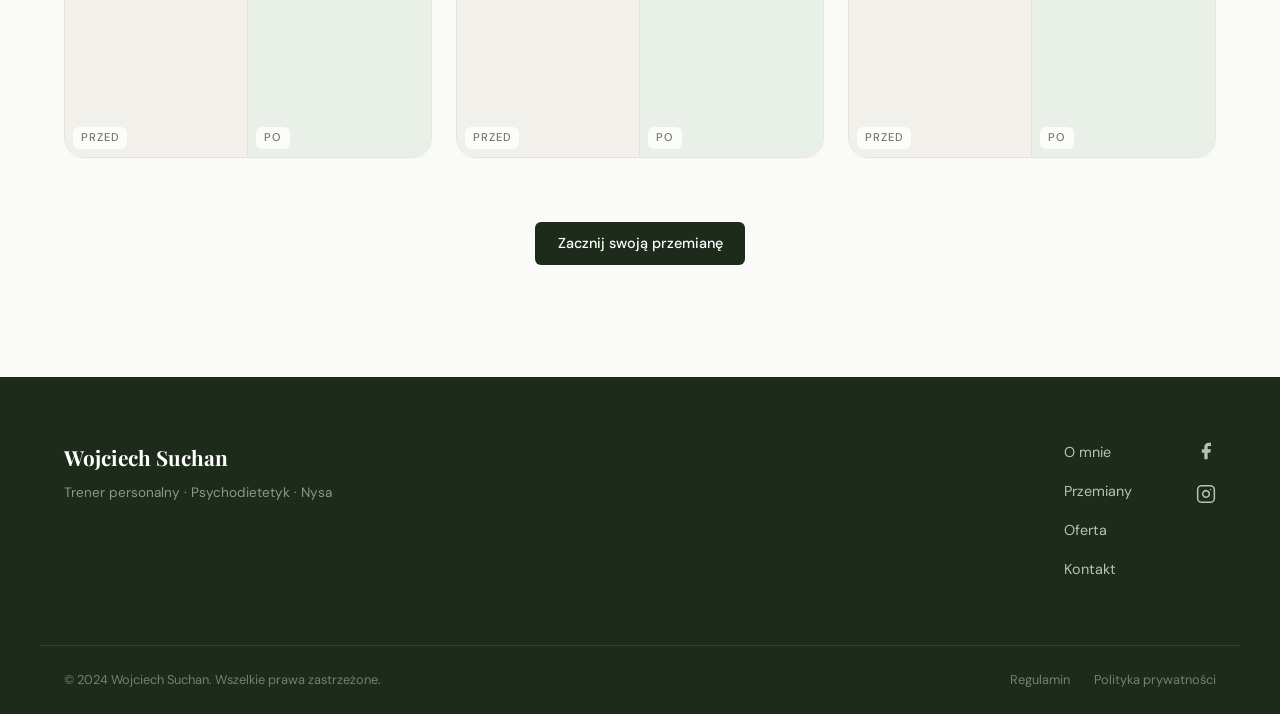
==== commit 7d13d332: "Add CTA button in hero section Co-Authored-By: Claude Sonnet 4.6 <noreply@anthropic.com>" ====
--- a/index.html
+++ b/index.html
@@ -55,6 +55,7 @@
           <p class="hero__eyebrow">Trener personalny · Psychodietetyk · Nysa</p>
           <h1 class="hero__title">Wojciech<br>Suchan</h1>
           <p class="hero__sub">Pomagam ludziom zacząć — i wytrwać.<br>Bez wyrzeczeń, bez presji, z efektami.</p>
+          <a href="oferta.html" class="btn btn--primary hero__cta">Zapisz się</a>
         </div>
         <div class="hero__divider" aria-hidden="true"></div>
         <div class="hero__photo-holder" aria-label="Miejsce na zdjęcie trenera">
--- a/css/components.css
+++ b/css/components.css
@@ -252,6 +252,11 @@
   max-width: 420px;
 }
 
+.hero__cta {
+  width: fit-content;
+  align-self: center;
+}
+
 .hero__photo-holder {
   aspect-ratio: 3 / 4;
   max-height: 70vh;
